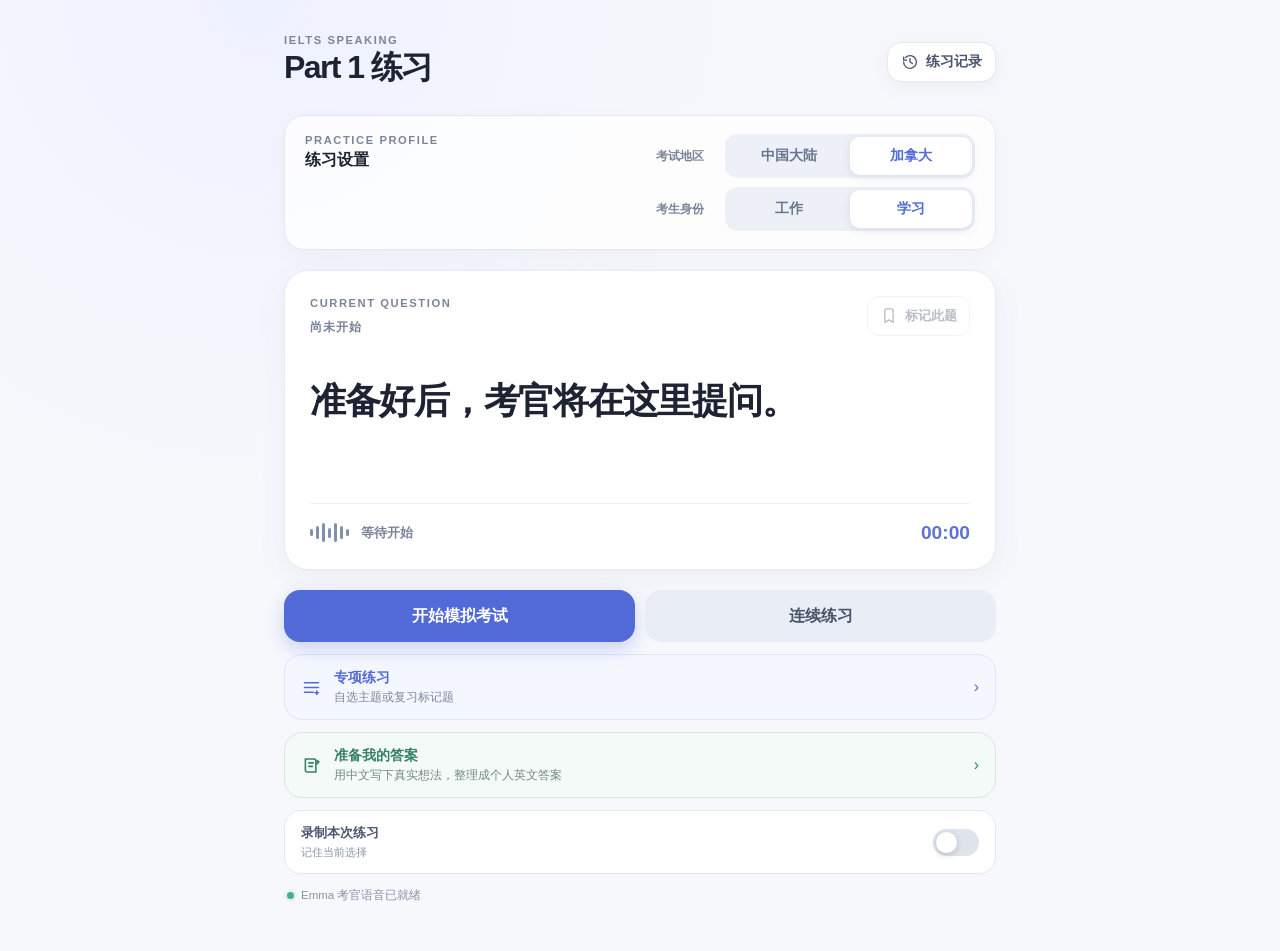
==== public/practice.html @ 04a7edf2 "Simplify answer preparation controls" ====
<!doctype html>
<html lang="zh-CN">
  <head>
    <meta charset="UTF-8" />
    <meta name="viewport" content="width=device-width, initial-scale=1.0" />
    <meta name="theme-color" content="#f7f8fc" />
    <title>Part 1 练习 · IELTS Speaking</title>
    <link rel="stylesheet" href="styles.css?v=20260822-12" />
  </head>
  <body>
    <main class="app-shell">
      <header class="topbar">
        <div>
          <p class="eyebrow">IELTS SPEAKING</p>
          <h1>Part 1 练习</h1>
        </div>
        <button class="history-button" id="historyButton" type="button">
          <svg viewBox="0 0 24 24" aria-hidden="true"><path d="M3.5 12a8.5 8.5 0 1 0 2.49-6.01M3.5 5.5v4h4M12 7.5V12l3.2 2" /></svg>
          <span>练习记录</span>
        </button>
      </header>

      <section class="profile-card" id="profileCard" aria-label="练习设置">
        <div>
          <p class="card-kicker">PRACTICE PROFILE</p>
          <h2>练习设置</h2>
        </div>
        <div class="profile-options">
          <div class="profile-option">
            <span>考试地区</span>
            <div class="identity-segment region-segment" role="group" aria-label="选择考试地区">
              <button type="button" data-region="china" aria-pressed="false">中国大陆</button>
              <button type="button" data-region="canada" aria-pressed="true">加拿大</button>
            </div>
          </div>
          <div class="profile-option">
            <span>考生身份</span>
            <div class="identity-segment" role="group" aria-label="选择工作或学习身份">
              <button type="button" data-identity="work" aria-pressed="false">工作</button>
              <button type="button" data-identity="study" aria-pressed="true">学习</button>
            </div>
          </div>
        </div>
      </section>

      <section class="question-card" id="questionCard" aria-live="polite">
        <div class="question-heading">
          <div>
            <p class="card-kicker" id="topicProgress">CURRENT QUESTION</p>
            <p class="question-progress" id="questionProgress">尚未开始</p>
          </div>
          <button class="mark-button" id="markButton" type="button" disabled aria-pressed="false">
            <svg viewBox="0 0 24 24" aria-hidden="true"><path d="M6.5 4.5a2 2 0 0 1 2-2h7a2 2 0 0 1 2 2v16l-5.5-3.4-5.5 3.4z" /></svg>
            <span>标记此题</span>
          </button>
        </div>
        <h2 id="questionText">准备好后，考官将在这里提问。</h2>
        <div class="prep-answer-editor is-hidden" id="prepAnswerEditor">
          <textarea id="prepAnswerInput" placeholder="请用中文输入回答内容，先直接回答问题，然后说明原因，最后补充真实细节" aria-label="中文回答内容" maxlength="3000"></textarea>
        </div>
        <div class="question-status">
          <div class="voice-state" id="voiceState">
            <span class="wave" aria-hidden="true"><i></i><i></i><i></i><i></i><i></i><i></i><i></i></span>
            <span id="phaseText">等待开始</span>
          </div>
          <span class="recording-indicator is-hidden" id="recordingIndicator"><i></i>录音中</span>
          <time id="answerTime">00:00</time>
        </div>
      </section>

      <section class="welcome-actions" id="welcomeActions" aria-label="选择练习模式">
        <div class="primary-actions">
          <button class="primary-button" id="simulationButton" type="button">开始模拟考试</button>
          <button class="secondary-button" id="continuousButton" type="button">连续练习</button>
        </div>
        <button class="marked-practice" id="specialtyPracticeButton" type="button">
          <svg viewBox="0 0 24 24" aria-hidden="true"><path d="M4 6.5h16M4 12h16M4 17.5h10M18 16v4M16 18h4" /></svg>
          <span><strong>专项练习</strong><small id="markedCount">自选主题或复习标记题</small></span>
          <span aria-hidden="true">›</span>
        </button>
        <button class="marked-practice answer-prep-entry" id="answerPrepButton" type="button">
          <svg viewBox="0 0 24 24" aria-hidden="true"><path d="M5 4.5h10a2 2 0 0 1 2 2v13H7a2 2 0 0 1-2-2zM9 9h5M9 13h4M17 8.5l2-2 1.5 1.5-2 2" /></svg>
          <span><strong>准备我的答案</strong><small>用中文写下真实想法，整理成个人英文答案</small></span>
          <span aria-hidden="true">›</span>
        </button>
        <label class="recording-setting">
          <span><strong>录制本次练习</strong><small>记住当前选择</small></span>
          <input id="recordingSetting" type="checkbox" role="switch" aria-label="录制本次练习" />
          <i aria-hidden="true"></i>
        </label>
        <div class="local-status">
          <span><i id="serviceDot"></i><span id="serviceStatus">正在检查本地考官语音…</span></span>
        </div>
      </section>

      <section class="practice-actions is-hidden" id="practiceActions" aria-label="练习控制">
        <div class="primary-actions active-controls">
          <button class="secondary-button" id="repeatButton" type="button">重听问题</button>
          <button class="primary-button" id="nextButton" type="button">回答完毕，下一题</button>
        </div>
        <button class="end-button" id="endButton" type="button">结束本次练习</button>
      </section>

      <section class="practice-actions is-hidden" id="prepActions" aria-label="答案准备控制">
        <div class="primary-actions active-controls prep-main-controls">
          <button class="secondary-button" id="prepSaveButton" type="button" disabled>下一题</button>
          <button class="primary-button" id="prepEndButton" type="button">结束并保存</button>
        </div>
      </section>
    </main>

    <dialog class="sheet" id="specialtyDialog">
      <div class="sheet-content">
        <button class="close-button" data-close="specialtyDialog" type="button" aria-label="关闭">×</button>
        <p class="eyebrow">FOCUSED PRACTICE</p>
        <h2>专项练习</h2>
        <div class="specialty-tabs" role="tablist" aria-label="专项练习题库">
          <button type="button" role="tab" data-specialty-tab="all" aria-selected="true">全部主题</button>
          <button type="button" role="tab" data-specialty-tab="marked" aria-selected="false">已标记 <span id="markedTopicCount">0</span></button>
        </div>
        <label class="topic-search" id="topicSearchWrap">
          <svg viewBox="0 0 24 24" aria-hidden="true"><circle cx="11" cy="11" r="6.5" /><path d="m16 16 4 4" /></svg>
          <input id="topicSearch" type="search" placeholder="搜索主题" aria-label="搜索主题" autocomplete="off" />
        </label>
        <div class="marked-topic-list" id="specialtyTopicList"></div>
        <div class="specialty-all-actions" id="specialtyAllActions">
          <button class="secondary-button" id="randomTopicButton" type="button">随机选择 1 个主题</button>
          <button class="primary-button" id="startSelectedTopicsButton" type="button" disabled>开始练习</button>
        </div>
        <div class="is-hidden" id="specialtyMarkedActions">
          <div class="marked-topic-actions">
            <button class="remove-marked-button" id="removeMarkedTopicsButton" type="button" disabled>移除</button>
            <button class="primary-button" id="startSelectedMarkedButton" type="button" disabled>开始练习</button>
          </div>
          <button class="secondary-button full-button marked-random-button" id="randomMarkedButton" type="button">随机开始全部标记题目</button>
        </div>
      </div>
    </dialog>

    <dialog class="sheet" id="answerPrepDialog">
      <div class="sheet-content">
        <button class="close-button" data-close="answerPrepDialog" type="button" aria-label="关闭">×</button>
        <p class="eyebrow">BUILD YOUR ANSWERS</p>
        <h2>准备我的答案</h2>
        <p class="dialog-copy prep-intro">
          <span class="prep-intro-desktop">选择需要准备的主题。Emma 提问后，用中文写下真实想法和经历。回答只保存在当前浏览器中，网站不会上传或在服务器保存。完成后可下载答案材料；将文件作为附件上传并发送给豆包、DeepSeek 等支持文件上传的 AI 即可，文件已包含完整提示词，无需另外输入说明。</span>
          <span class="prep-intro-mobile">回答仅保存在当前浏览器。下载后可直接上传给豆包、DeepSeek 等 AI，无需另写提示词。</span>
        </p>
        <div class="prep-band-row">
          <span>目标语言水平</span>
          <select id="prepBandSelect" aria-label="选择目标雅思口语水平">
            <option value="6.0">6.0</option>
            <option value="6.5">6.5</option>
            <option value="7.0" selected>7.0</option>
            <option value="7.5">7.5</option>
          </select>
        </div>
        <label class="topic-search">
          <svg viewBox="0 0 24 24" aria-hidden="true"><circle cx="11" cy="11" r="6.5" /><path d="m16 16 4 4" /></svg>
          <input id="prepTopicSearch" type="search" placeholder="搜索主题" aria-label="搜索需要准备的主题" autocomplete="off" />
        </label>
        <div class="prep-select-row">
          <span id="prepSelectionSummary">已选择 0 个主题</span>
          <span>
            <button id="prepSelectAllButton" type="button">全选</button>
            <button id="prepClearButton" type="button">清空</button>
          </span>
        </div>
        <div class="marked-topic-list" id="prepTopicList"></div>
        <div class="prep-picker-actions">
          <button class="secondary-button" id="prepDownloadSavedButton" type="button" disabled>下载已准备内容</button>
          <button class="primary-button" id="startPrepButton" type="button" disabled>开始准备</button>
        </div>
      </div>
    </dialog>

    <dialog class="sheet" id="resultDialog">
      <div class="sheet-content">
        <button class="close-button" id="closeResultButton" type="button" aria-label="关闭">×</button>
        <p class="eyebrow">PRACTICE COMPLETE</p>
        <h2>本次练习已结束</h2>
        <div class="result-stats">
          <div><strong id="resultTopics">0</strong><span>个主题</span></div>
          <div><strong id="resultQuestions">0</strong><span>道问题</span></div>
          <div><strong id="resultTime">00:00</strong><span>总时长</span></div>
        </div>
        <p class="dialog-copy" id="recordingSummary">录音已在本机准备好，你可以选择导出或直接结束。</p>
        <div class="sheet-actions">
          <button class="secondary-button" id="discardButton" type="button">仅结束，不导出</button>
          <button class="primary-button" id="exportButton" type="button">导出本次录音</button>
        </div>
      </div>
    </dialog>

    <dialog class="sheet" id="prepResultDialog">
      <div class="sheet-content">
        <button class="close-button" id="closePrepResultButton" type="button" aria-label="关闭">×</button>
        <p class="eyebrow">ANSWER PREPARATION COMPLETE</p>
        <h2>答案准备结果</h2>
        <div class="result-stats">
          <div><strong id="prepCompletedCount">0</strong><span>已填写</span></div>
          <div><strong id="prepSkippedCount">0</strong><span>已跳过</span></div>
          <div><strong id="prepRemainingCount">0</strong><span>未完成</span></div>
        </div>
        <p class="dialog-copy">可以直接复制全部材料给豆包、DeepSeek 等 AI，也可以下载为一个 Markdown 文件。</p>
        <div class="prep-result-actions">
          <button class="secondary-button" id="prepReturnButton" type="button">返回主页</button>
          <button class="secondary-button" id="prepDownloadButton" type="button">下载答案材料</button>
          <button class="primary-button" id="prepCopyButton" type="button">复制给 AI</button>
        </div>
      </div>
    </dialog>

    <dialog class="sheet" id="historyDialog">
      <div class="sheet-content">
        <button class="close-button" data-close="historyDialog" type="button" aria-label="关闭">×</button>
        <p class="eyebrow">YOUR PRACTICE</p>
        <h2>练习记录</h2>
        <div class="history-list" id="historyList"></div>
      </div>
    </dialog>

    <script src="bank.js"></script>
    <script src="regional-banks.js"></script>
    <script src="app.js?v=20260822-12"></script>
  </body>
</html>
---- public/styles.css ----
:root {
  color-scheme: light;
  font-family: -apple-system, BlinkMacSystemFont, "Segoe UI", "Microsoft YaHei", sans-serif;
  color: #1d2333;
  background: #f7f8fc;
  --accent: #516ad8;
  --accent-soft: #eef2ff;
  --muted: #798399;
  --line: #e3e7f1;
  --surface: #fff;
}

* { box-sizing: border-box; }
body { margin: 0; min-width: 320px; min-height: 100vh; background: radial-gradient(circle at 20% 0%, #eef2ff 0, transparent 30rem), #f7f8fc; }
button, input { font: inherit; }
button { cursor: pointer; border: 0; }
h1, h2, h3, p { margin: 0; }
svg { fill: none; stroke: currentColor; stroke-linecap: round; stroke-linejoin: round; stroke-width: 1.8; }
.is-hidden { display: none !important; }

.app-shell { width: min(100%, 760px); min-height: 100vh; margin: auto; padding: 34px 24px 48px; }
.topbar, .profile-card, .question-heading, .question-status, .primary-actions, .local-status, .sheet-actions { display: flex; align-items: center; }
.topbar { justify-content: space-between; }
h1 { font-size: clamp(1.65rem, 4vw, 2rem); letter-spacing: -.05em; }
.eyebrow, .card-kicker { color: #7c8497; font-size: .7rem; font-weight: 750; letter-spacing: .14em; }
.history-button { display: inline-flex; align-items: center; gap: 7px; min-height: 40px; padding: 0 13px; border: 1px solid var(--line); border-radius: 14px; background: #fff; color: #4b556d; font-size: .86rem; font-weight: 700; box-shadow: 0 5px 18px #52648312; }
.history-button svg { width: 18px; height: 18px; }

.profile-card { align-items: flex-start; justify-content: space-between; gap: 16px; margin: 25px 0 20px; padding: 18px 20px; border: 1px solid var(--line); border-radius: 20px; background: #ffffffc9; box-shadow: 0 7px 20px #5264830b; }
.profile-card h2 { margin-top: 4px; font-size: 1rem; }
.profile-options { display: grid; gap: 9px; }
.profile-option { display: flex; align-items: center; justify-content: flex-end; gap: 11px; }
.profile-option > span { width: 58px; color: #7b8599; font-size: .75rem; font-weight: 680; white-space: nowrap; }
.identity-segment { display: inline-flex; width: 250px; min-width: 250px; padding: 3px; border-radius: 13px; background: #edf0f7; }
.region-segment { min-width: 250px; }
.identity-segment button { flex: 1; min-height: 38px; padding: 0 18px; border-radius: 10px; background: transparent; color: #69758c; font-size: .86rem; font-weight: 720; transition: background .2s, color .2s, box-shadow .2s; }
.identity-segment button[aria-pressed="true"] { background: #fff; color: var(--accent); box-shadow: 0 2px 8px #53648324; }
.identity-segment button:disabled { cursor: default; opacity: .75; }

.question-card { min-height: 300px; display: flex; flex-direction: column; padding: 25px; border: 1px solid #e7eaf2; border-radius: 24px; background: var(--surface); box-shadow: 0 8px 30px #4b5c7810; }
.question-heading { justify-content: space-between; gap: 18px; }
.question-progress { margin-top: 10px; color: #758097; font-size: .76rem; font-weight: 720; letter-spacing: .08em; }
.question-card > h2 { margin: 43px 0 auto; max-width: 650px; font-size: clamp(1.65rem, 5vw, 2.25rem); line-height: 1.23; letter-spacing: -.035em; }
.prep-answer-editor { margin-top: 18px; }
.prep-answer-editor textarea { display: block; width: 100%; height: 150px !important; min-height: 150px !important; max-height: 150px !important; resize: none !important; overflow-y: auto; box-sizing: border-box; border: 1px solid #dfe4ed; border-radius: 16px; padding: 14px 15px; background: #fbfcfe; color: var(--ink); font: inherit; font-size: .95rem; line-height: 1.65; outline: none; transition: border-color .2s, box-shadow .2s, background .2s; }
.prep-answer-editor textarea:focus { border-color: #8aa5e8; background: #fff; box-shadow: 0 0 0 4px #4c72d412; }
.prep-answer-editor textarea::placeholder { color: #a0a9b8; }
.mark-button { display: inline-flex; align-items: center; gap: 7px; min-height: 40px; padding: 0 12px; border: 1px solid #dfe4ee; border-radius: 12px; background: #fff; color: #59647a; font-size: .82rem; font-weight: 700; }
.mark-button svg { width: 18px; height: 18px; }
.mark-button[aria-pressed="true"] { border-color: #cbd5ff; background: #f1f4ff; color: var(--accent); }
.mark-button[aria-pressed="true"] svg { fill: currentColor; }
.mark-button:disabled { cursor: default; opacity: .42; }
.question-status { justify-content: space-between; gap: 16px; margin-top: 44px; padding-top: 17px; border-top: 1px solid #edf0f5; color: var(--muted); }
.question-status time { color: #6074cf; font-size: 1.2rem; font-weight: 720; font-variant-numeric: tabular-nums; }
.voice-state { display: inline-flex; align-items: center; gap: 12px; font-size: .84rem; font-weight: 650; }
.wave { height: 23px; display: inline-flex; align-items: center; gap: 3px; color: #8390aa; }
.wave i { width: 3px; height: 7px; border-radius: 9px; background: currentColor; }
.wave i:nth-child(2), .wave i:nth-child(6) { height: 13px; }
.wave i:nth-child(3), .wave i:nth-child(5) { height: 19px; }
.wave i:nth-child(4) { height: 10px; }
.voice-state.is-speaking { color: #5573e8; }
.voice-state.is-speaking .wave i { animation: sound-wave .75s ease-in-out infinite alternate; }
.voice-state.is-speaking .wave i:nth-child(2) { animation-delay: -.2s; }
.voice-state.is-speaking .wave i:nth-child(3) { animation-delay: -.4s; }
.voice-state.is-speaking .wave i:nth-child(4) { animation-delay: -.1s; }
.voice-state.is-speaking .wave i:nth-child(5) { animation-delay: -.35s; }
.recording-indicator { display: inline-flex; align-items: center; gap: 6px; color: #c64f59; font-size: .75rem; font-weight: 720; }
.recording-indicator i { width: 7px; height: 7px; border-radius: 50%; background: #df4f59; box-shadow: 0 0 0 4px #df4f5915; }

.welcome-actions, .practice-actions { margin-top: 20px; }
.primary-actions { gap: 10px; }
.primary-button, .secondary-button { min-height: 52px; padding: 0 22px; border-radius: 16px; font-weight: 720; transition: transform .15s, opacity .15s; }
.primary-button { flex: 1; background: var(--accent); color: #fff; box-shadow: 0 7px 18px #516ad844; }
.secondary-button { flex: 1; background: #e9edf6; color: #49546a; }
button:active { transform: scale(.98); }
button:disabled { cursor: not-allowed; opacity: .5; }
.marked-practice { width: 100%; display: grid; grid-template-columns: auto 1fr auto; align-items: center; gap: 12px; margin-top: 12px; padding: 14px 16px; border: 1px solid #dfe5fa; border-radius: 18px; background: #f5f7ff; color: var(--accent); text-align: left; }
.marked-practice svg { width: 21px; height: 21px; }
.marked-practice > span:nth-child(2) { display: grid; gap: 3px; }
.marked-practice strong { font-size: .86rem; }
.marked-practice small { color: #7c879d; font-size: .72rem; }
.answer-prep-entry { border-color: #d9e7df; background: #f4faf7; color: #348165; }
.answer-prep-entry small { color: #718b81; }
.marked-topic-item.is-prepared .marked-topic-copy strong { color: #2d8a62; }
.marked-topic-item.is-prepared .marked-topic-copy small { color: #62a186; }
.recording-setting { display: flex; align-items: center; justify-content: space-between; gap: 14px; margin-top: 12px; padding: 13px 16px; border: 1px solid var(--line); border-radius: 17px; background: #fff; cursor: pointer; }
.recording-setting > span { display: grid; gap: 3px; }
.recording-setting strong { color: #4b556d; font-size: .84rem; }
.recording-setting small { color: #8a93a5; font-size: .71rem; }
.recording-setting input { position: absolute; width: 1px; height: 1px; opacity: 0; pointer-events: none; }
.recording-setting > i { position: relative; width: 46px; height: 27px; flex: 0 0 auto; border-radius: 999px; background: #dfe3eb; transition: background .2s; }
.recording-setting > i::after { content: ""; position: absolute; left: 3px; top: 3px; width: 21px; height: 21px; border-radius: 50%; background: #fff; box-shadow: 0 2px 6px #28334f33; transition: transform .2s; }
.recording-setting input:checked + i { background: var(--accent); }
.recording-setting input:checked + i::after { transform: translateX(19px); }
.recording-setting input:focus-visible + i { outline: 3px solid #516ad833; outline-offset: 2px; }
.local-status { justify-content: space-between; gap: 12px; margin-top: 14px; padding: 0 3px; color: #8a93a5; font-size: .72rem; }
.local-status > span { display: inline-flex; align-items: center; gap: 7px; }
.local-status i { width: 7px; height: 7px; border-radius: 50%; background: #c3c9d4; }
.local-status i.ready { background: #45ad87; box-shadow: 0 0 0 3px #45ad8718; }
.local-status i.fallback { background: #e3a752; }
.active-controls .secondary-button { flex: .75; }
.end-button { display: block; margin: 15px auto 0; padding: 6px 10px; background: transparent; color: #7d8799; font-size: .82rem; font-weight: 650; }
.prep-secondary-actions { display: flex; align-items: center; justify-content: center; gap: 18px; }
.prep-secondary-actions .end-button { margin: 14px 0 0; }

.sheet { width: min(calc(100% - 32px), 570px); max-height: min(82vh, 680px); padding: 0; border: 0; border-radius: 26px; color: #1d2333; box-shadow: 0 30px 70px #17203f50; }
.sheet::backdrop { background: #1c254366; backdrop-filter: blur(3px); }
.sheet-content { position: relative; padding: 30px; }
.sheet h2 { margin-top: 8px; font-size: 1.65rem; letter-spacing: -.04em; }
.close-button { position: absolute; right: 20px; top: 16px; width: 34px; height: 34px; border-radius: 50%; background: #f0f2f7; color: #59647a; font-size: 1.5rem; }
.dialog-copy { margin: 16px 0 20px; color: #707b90; font-size: .9rem; line-height: 1.65; }
.prep-intro { margin-bottom: 14px; }
.prep-intro-mobile { display: none; }
.prep-band-row { display: flex; align-items: center; justify-content: space-between; gap: 14px; margin-bottom: 12px; padding: 11px 13px; border: 1px solid #e1e5ef; border-radius: 13px; background: #f8f9fc; }
.prep-band-row > span { color: #626d82; font-size: .82rem; font-weight: 700; }
.prep-band-row select { min-width: 96px; height: 36px; padding: 0 32px 0 12px; border: 1px solid #dce1eb; border-radius: 10px; outline: 0; background: #fff; color: #40506f; font-weight: 720; }
.prep-band-row select:focus { border-color: #aebcf5; box-shadow: 0 0 0 3px #516ad818; }
.prep-select-row { display: flex; align-items: center; justify-content: space-between; gap: 12px; margin: -2px 2px 10px; color: #7d8799; font-size: .74rem; }
.prep-select-row > span:last-child { display: flex; gap: 4px; }
.prep-select-row button { padding: 5px 8px; border-radius: 8px; background: transparent; color: var(--accent); font-size: .74rem; font-weight: 720; }
.full-button { width: 100%; }
.sheet-actions { gap: 10px; margin-top: 20px; }
.prep-result-actions { display: grid; grid-template-columns: 1fr 1fr; gap: 10px; margin-top: 20px; }
.prep-result-actions .primary-button { grid-column: 1 / -1; }
.prep-picker-actions { display: grid; grid-template-columns: 1fr 1fr; gap: 10px; margin-top: 16px; }
#answerPrepDialog { height: min(90dvh, 700px); max-height: min(90dvh, 700px); overflow: hidden; }
#answerPrepDialog .sheet-content { display: flex; height: 100%; flex-direction: column; box-sizing: border-box; }
#answerPrepDialog .marked-topic-list { min-height: 0; max-height: none; flex: 1 1 auto; margin-bottom: 0; overscroll-behavior: contain; }
#answerPrepDialog .prep-picker-actions { flex: 0 0 auto; }
.result-stats { display: grid; grid-template-columns: repeat(3, 1fr); margin-top: 22px; border: 1px solid #e5e8f0; border-radius: 17px; overflow: hidden; }
.result-stats div { padding: 18px 8px; border-right: 1px solid #e5e8f0; text-align: center; }
.result-stats div:last-child { border: 0; }
.result-stats strong { display: block; color: #354466; font-size: 1.35rem; font-variant-numeric: tabular-nums; }
.result-stats span { display: block; margin-top: 4px; color: #8891a1; font-size: .72rem; }
.history-list { max-height: 450px; margin-top: 22px; overflow: auto; }
.specialty-tabs { display: grid; grid-template-columns: 1fr 1fr; gap: 4px; margin: 20px 0 12px; padding: 4px; border-radius: 14px; background: #edf0f7; }
.specialty-tabs button { min-height: 38px; border-radius: 10px; background: transparent; color: #737d91; font-size: .82rem; font-weight: 720; }
.specialty-tabs button[aria-selected="true"] { background: #fff; color: var(--accent); box-shadow: 0 2px 8px #53648320; }
.specialty-tabs span { display: inline-flex; min-width: 19px; height: 19px; align-items: center; justify-content: center; margin-left: 3px; border-radius: 999px; background: #e9edfb; font-size: .67rem; }
.topic-search { display: flex; align-items: center; gap: 9px; margin-bottom: 12px; padding: 0 13px; border: 1px solid #e1e5ef; border-radius: 13px; background: #f8f9fc; }
.topic-search svg { width: 17px; height: 17px; color: #8993a6; }
.topic-search input { width: 100%; height: 42px; border: 0; outline: 0; background: transparent; color: #2e3850; font-size: .84rem; }
.marked-topic-list { display: grid; gap: 9px; max-height: 330px; margin: 0 0 18px; overflow: auto; }
.topic-section-title { position: sticky; top: 0; z-index: 1; padding: 8px 2px 5px; background: #fff; color: #858ea0; font-size: .67rem; font-weight: 760; letter-spacing: .1em; }
.marked-topic-item { width: 100%; display: grid; grid-template-columns: auto 1fr auto; align-items: center; gap: 12px; min-height: 58px; padding: 11px 14px; border: 1px solid #e1e5ef; border-radius: 15px; background: #f8f9fc; color: #2e3850; text-align: left; cursor: pointer; }
.marked-topic-item input { width: 18px; height: 18px; margin: 0; accent-color: var(--accent); }
.marked-topic-item strong { font-size: .9rem; line-height: 1.35; }
.marked-topic-item small { color: #7d8799; font-size: .74rem; white-space: nowrap; }
.marked-topic-copy { display: grid; gap: 3px; }
.marked-topic-item:hover { border-color: #ccd5fb; background: #f3f5ff; }
.marked-topic-item:has(input:checked) { border-color: #bfcaff; background: #f0f3ff; }
.marked-topic-actions { display: grid; grid-template-columns: .72fr 1.28fr; gap: 10px; }
.marked-topic-actions .primary-button { width: 100%; }
.specialty-all-actions { display: grid; grid-template-columns: 1fr 1fr; gap: 10px; }
.specialty-all-actions .primary-button, .specialty-all-actions .secondary-button { width: 100%; padding: 0 14px; }
.remove-marked-button { min-height: 52px; padding: 0 18px; border-radius: 16px; background: #fff0f0; color: #c44d57; font-weight: 720; }
.marked-random-button { width: 100%; margin-top: 10px; }
.specialty-empty { padding: 34px 12px; color: #858ea0; font-size: .84rem; text-align: center; }
.history-item { padding: 15px 0; border-bottom: 1px solid #edf0f5; }
.history-item h3 { margin: 4px 0; font-size: .92rem; }
.history-item p { color: #7d8799; font-size: .78rem; line-height: 1.45; }
.empty-state { padding: 28px 0; color: #818b9e; text-align: center; }

@keyframes sound-wave { from { transform: scaleY(.45); opacity: .55; } to { transform: scaleY(1.15); opacity: 1; } }

@media (max-width: 540px) {
  .app-shell { padding: 24px 16px 36px; }
  .history-button span { display: none; }
  .history-button { width: 42px; justify-content: center; padding: 0; }
  .profile-card { align-items: stretch; flex-direction: column; }
  .profile-option { justify-content: space-between; }
  .profile-option > span { width: 58px; }
  .identity-segment { width: 100%; }
  .region-segment { min-width: 0; }
  .question-card { min-height: 310px; padding: 21px; }
  .question-card > h2 { margin-top: 35px; font-size: 1.72rem; }
  .prep-answer-editor textarea { height: 168px !important; min-height: 168px !important; max-height: 168px !important; }
  .mark-button span { display: none; }
  .mark-button { width: 42px; justify-content: center; padding: 0; }
  .primary-actions { align-items: stretch; flex-direction: column; }
  .prep-main-controls { flex-direction: row; }
  .prep-main-controls .primary-button, .prep-main-controls .secondary-button { min-width: 0; padding: 0 10px; white-space: nowrap; }
  .active-controls .secondary-button { flex: 1; }
  .sheet-content { padding: 27px 20px; }
  .sheet-actions { align-items: stretch; flex-direction: column-reverse; }
  #answerPrepDialog { width: calc(100% - 12px); height: 96dvh; max-height: 96dvh; border-radius: 22px; }
  #answerPrepDialog .sheet-content { padding: 20px 15px 13px; }
  #answerPrepDialog .eyebrow { display: none; }
  #answerPrepDialog h2 { margin: 0 38px 0 0; font-size: 1.42rem; }
  #answerPrepDialog .prep-intro { margin: 9px 0; font-size: .78rem; line-height: 1.5; }
  .prep-intro-desktop { display: none; }
  .prep-intro-mobile { display: inline; }
  #answerPrepDialog .prep-band-row { min-height: 42px; margin-bottom: 8px; padding: 5px 10px; }
  #answerPrepDialog .prep-band-row select { height: 32px; }
  #answerPrepDialog .topic-search { margin-bottom: 8px; }
  #answerPrepDialog .topic-search input { height: 38px; }
  #answerPrepDialog .prep-select-row { margin-bottom: 6px; }
  #answerPrepDialog .marked-topic-list { gap: 6px; }
  #answerPrepDialog .marked-topic-item { min-height: 49px; padding: 7px 10px; }
  .prep-picker-actions { grid-template-columns: .95fr 1.05fr; gap: 8px; margin-top: 9px; }
  .prep-picker-actions .primary-button, .prep-picker-actions .secondary-button { min-height: 48px; padding: 0 8px; white-space: nowrap; font-size: .78rem; }
}
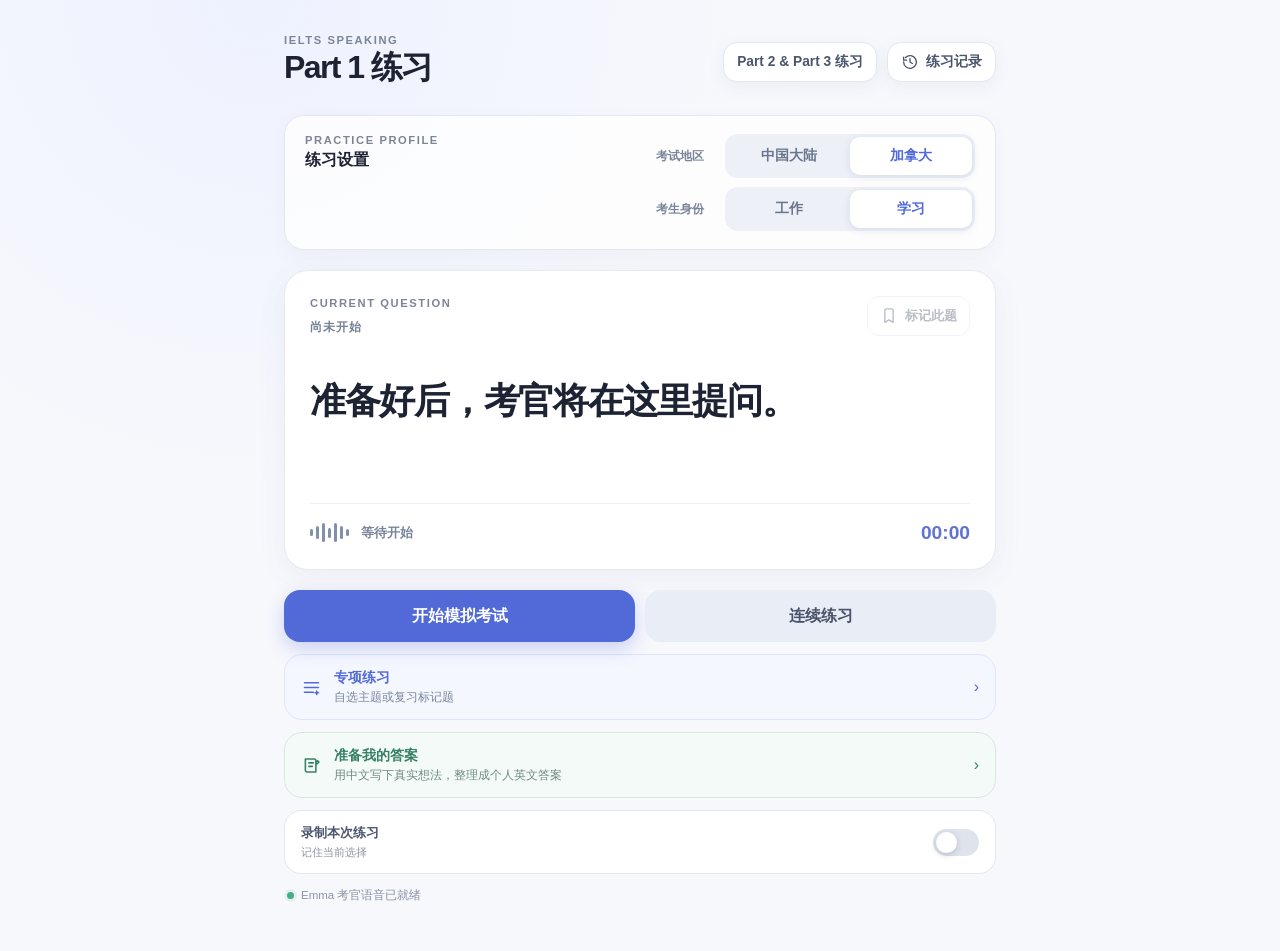
==== commit ffcc06d2: "Add Part 2 and Part 3 practice link" ====
--- a/public/practice.html
+++ b/public/practice.html
@@ -5,15 +5,18 @@
     <meta name="viewport" content="width=device-width, initial-scale=1.0" />
     <meta name="theme-color" content="#f7f8fc" />
     <title>Part 1 练习 · IELTS Speaking</title>
-    <link rel="stylesheet" href="styles.css?v=20260822-12" />
+    <link rel="stylesheet" href="styles.css?v=20260822-14" />
   </head>
   <body>
     <main class="app-shell">
       <header class="topbar">
-        <div>
+        <div class="topbar-title">
           <p class="eyebrow">IELTS SPEAKING</p>
           <h1>Part 1 练习</h1>
         </div>
+        <a class="part-switch-link" href="https://ielts-speaking-timer.pages.dev/">
+          Part 2 &amp; Part 3 练习
+        </a>
         <button class="history-button" id="historyButton" type="button">
           <svg viewBox="0 0 24 24" aria-hidden="true"><path d="M3.5 12a8.5 8.5 0 1 0 2.49-6.01M3.5 5.5v4h4M12 7.5V12l3.2 2" /></svg>
           <span>练习记录</span>
--- a/public/styles.css
+++ b/public/styles.css
@@ -20,9 +20,13 @@
 
 .app-shell { width: min(100%, 760px); min-height: 100vh; margin: auto; padding: 34px 24px 48px; }
 .topbar, .profile-card, .question-heading, .question-status, .primary-actions, .local-status, .sheet-actions { display: flex; align-items: center; }
-.topbar { justify-content: space-between; }
+.topbar { display: grid; grid-template-columns: minmax(0, 1fr) auto auto; gap: 10px; }
 h1 { font-size: clamp(1.65rem, 4vw, 2rem); letter-spacing: -.05em; }
 .eyebrow, .card-kicker { color: #7c8497; font-size: .7rem; font-weight: 750; letter-spacing: .14em; }
+.part-switch-link { display: inline-flex; align-items: center; justify-content: center; min-height: 40px; padding: 0 13px; border: 1px solid var(--line); border-radius: 14px; background: #fff; color: #4b556d; font-size: .86rem; font-weight: 700; text-decoration: none; box-shadow: 0 5px 18px #52648312; transition: background .2s, border-color .2s, color .2s, transform .15s; }
+.part-switch-link:hover { border-color: #cfd6e8; color: var(--accent); }
+.part-switch-link:active { transform: scale(.98); }
+.part-switch-link:focus-visible { outline: 3px solid #516ad833; outline-offset: 2px; }
 .history-button { display: inline-flex; align-items: center; gap: 7px; min-height: 40px; padding: 0 13px; border: 1px solid var(--line); border-radius: 14px; background: #fff; color: #4b556d; font-size: .86rem; font-weight: 700; box-shadow: 0 5px 18px #52648312; }
 .history-button svg { width: 18px; height: 18px; }
 
@@ -165,6 +169,8 @@
 
 @media (max-width: 540px) {
   .app-shell { padding: 24px 16px 36px; }
+  .topbar { grid-template-columns: minmax(0, 1fr) 42px; }
+  .part-switch-link { grid-column: 1 / -1; grid-row: 2; width: 100%; margin-top: 5px; min-height: 43px; }
   .history-button span { display: none; }
   .history-button { width: 42px; justify-content: center; padding: 0; }
   .profile-card { align-items: stretch; flex-direction: column; }
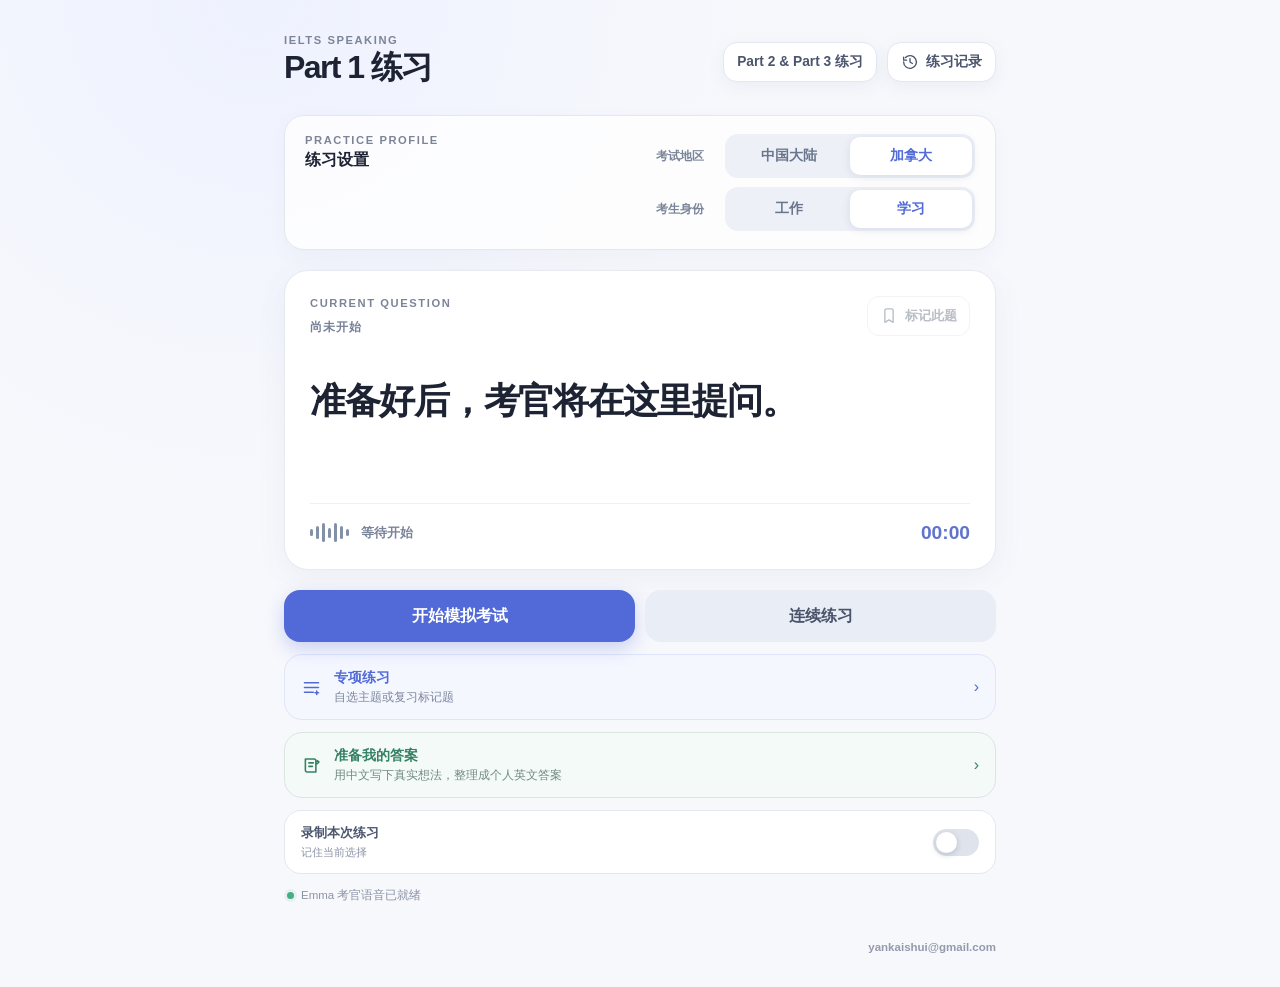
==== commit 35224eac: "Add contact email footer" ====
--- a/public/practice.html
+++ b/public/practice.html
@@ -5,7 +5,7 @@
     <meta name="viewport" content="width=device-width, initial-scale=1.0" />
     <meta name="theme-color" content="#f7f8fc" />
     <title>Part 1 练习 · IELTS Speaking</title>
-    <link rel="stylesheet" href="styles.css?v=20260822-14" />
+    <link rel="stylesheet" href="styles.css?v=20260822-15" />
   </head>
   <body>
     <main class="app-shell">
@@ -110,6 +110,10 @@
           <button class="primary-button" id="prepEndButton" type="button">结束并保存</button>
         </div>
       </section>
+
+      <footer class="contact-footer">
+        <a href="mailto:yankaishui@gmail.com">yankaishui@gmail.com</a>
+      </footer>
     </main>
 
     <dialog class="sheet" id="specialtyDialog">
--- a/public/styles.css
+++ b/public/styles.css
@@ -18,7 +18,7 @@
 svg { fill: none; stroke: currentColor; stroke-linecap: round; stroke-linejoin: round; stroke-width: 1.8; }
 .is-hidden { display: none !important; }
 
-.app-shell { width: min(100%, 760px); min-height: 100vh; margin: auto; padding: 34px 24px 48px; }
+.app-shell { display: flex; flex-direction: column; width: min(100%, 760px); min-height: 100vh; margin: auto; padding: 34px 24px 32px; }
 .topbar, .profile-card, .question-heading, .question-status, .primary-actions, .local-status, .sheet-actions { display: flex; align-items: center; }
 .topbar { display: grid; grid-template-columns: minmax(0, 1fr) auto auto; gap: 10px; }
 h1 { font-size: clamp(1.65rem, 4vw, 2rem); letter-spacing: -.05em; }
@@ -106,6 +106,10 @@
 .end-button { display: block; margin: 15px auto 0; padding: 6px 10px; background: transparent; color: #7d8799; font-size: .82rem; font-weight: 650; }
 .prep-secondary-actions { display: flex; align-items: center; justify-content: center; gap: 18px; }
 .prep-secondary-actions .end-button { margin: 14px 0 0; }
+.contact-footer { margin-top: auto; padding-top: 34px; text-align: right; }
+.contact-footer a { color: #929aac; font-size: .72rem; font-weight: 600; text-decoration: none; transition: color .2s; }
+.contact-footer a:hover { color: var(--accent); text-decoration: underline; text-underline-offset: 3px; }
+.contact-footer a:focus-visible { outline: 3px solid #516ad833; outline-offset: 3px; border-radius: 4px; }
 
 .sheet { width: min(calc(100% - 32px), 570px); max-height: min(82vh, 680px); padding: 0; border: 0; border-radius: 26px; color: #1d2333; box-shadow: 0 30px 70px #17203f50; }
 .sheet::backdrop { background: #1c254366; backdrop-filter: blur(3px); }
@@ -168,7 +172,8 @@
 @keyframes sound-wave { from { transform: scaleY(.45); opacity: .55; } to { transform: scaleY(1.15); opacity: 1; } }
 
 @media (max-width: 540px) {
-  .app-shell { padding: 24px 16px 36px; }
+  .app-shell { padding: 24px 16px 24px; }
+  .contact-footer { padding-top: 28px; }
   .topbar { grid-template-columns: minmax(0, 1fr) 42px; }
   .part-switch-link { grid-column: 1 / -1; grid-row: 2; width: 100%; margin-top: 5px; min-height: 43px; }
   .history-button span { display: none; }
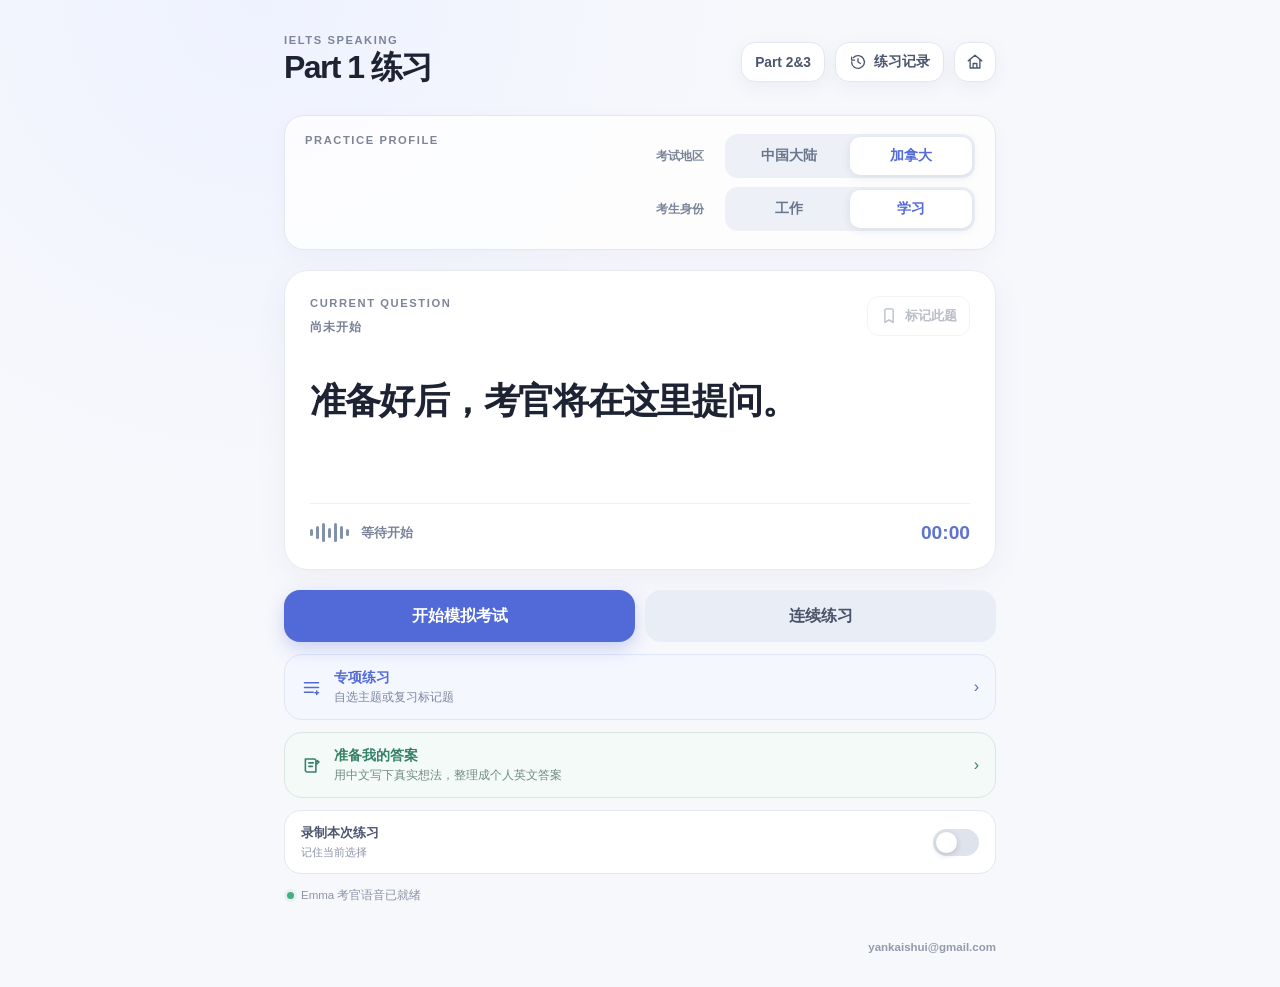
==== commit 07a8ee81: "Refine mobile header navigation" ====
--- a/public/practice.html
+++ b/public/practice.html
@@ -5,7 +5,7 @@
     <meta name="viewport" content="width=device-width, initial-scale=1.0" />
     <meta name="theme-color" content="#f7f8fc" />
     <title>Part 1 练习 · IELTS Speaking</title>
-    <link rel="stylesheet" href="styles.css?v=20260822-15" />
+    <link rel="stylesheet" href="styles.css?v=20260823-16" />
   </head>
   <body>
     <main class="app-shell">
@@ -15,18 +15,20 @@
           <h1>Part 1 练习</h1>
         </div>
         <a class="part-switch-link" href="https://ielts-speaking-timer.pages.dev/">
-          Part 2 &amp; Part 3 练习
+          Part 2&amp;3
         </a>
         <button class="history-button" id="historyButton" type="button">
           <svg viewBox="0 0 24 24" aria-hidden="true"><path d="M3.5 12a8.5 8.5 0 1 0 2.49-6.01M3.5 5.5v4h4M12 7.5V12l3.2 2" /></svg>
           <span>练习记录</span>
         </button>
+        <a class="home-button" href="https://yankaishui.com/" aria-label="返回首页" title="返回首页">
+          <svg viewBox="0 0 24 24" aria-hidden="true"><path d="M3 10.5 12 3l9 7.5M5.5 9v11h13V9M9.5 20v-6h5v6" /></svg>
+        </a>
       </header>
 
       <section class="profile-card" id="profileCard" aria-label="练习设置">
         <div>
           <p class="card-kicker">PRACTICE PROFILE</p>
-          <h2>练习设置</h2>
         </div>
         <div class="profile-options">
           <div class="profile-option">
--- a/public/styles.css
+++ b/public/styles.css
@@ -20,15 +20,19 @@
 
 .app-shell { display: flex; flex-direction: column; width: min(100%, 760px); min-height: 100vh; margin: auto; padding: 34px 24px 32px; }
 .topbar, .profile-card, .question-heading, .question-status, .primary-actions, .local-status, .sheet-actions { display: flex; align-items: center; }
-.topbar { display: grid; grid-template-columns: minmax(0, 1fr) auto auto; gap: 10px; }
+.topbar { display: grid; grid-template-columns: minmax(0, 1fr) auto auto auto; gap: 10px; }
+.topbar-title { min-width: 0; }
 h1 { font-size: clamp(1.65rem, 4vw, 2rem); letter-spacing: -.05em; }
 .eyebrow, .card-kicker { color: #7c8497; font-size: .7rem; font-weight: 750; letter-spacing: .14em; }
 .part-switch-link { display: inline-flex; align-items: center; justify-content: center; min-height: 40px; padding: 0 13px; border: 1px solid var(--line); border-radius: 14px; background: #fff; color: #4b556d; font-size: .86rem; font-weight: 700; text-decoration: none; box-shadow: 0 5px 18px #52648312; transition: background .2s, border-color .2s, color .2s, transform .15s; }
 .part-switch-link:hover { border-color: #cfd6e8; color: var(--accent); }
 .part-switch-link:active { transform: scale(.98); }
 .part-switch-link:focus-visible { outline: 3px solid #516ad833; outline-offset: 2px; }
-.history-button { display: inline-flex; align-items: center; gap: 7px; min-height: 40px; padding: 0 13px; border: 1px solid var(--line); border-radius: 14px; background: #fff; color: #4b556d; font-size: .86rem; font-weight: 700; box-shadow: 0 5px 18px #52648312; }
-.history-button svg { width: 18px; height: 18px; }
+.history-button, .home-button { display: inline-flex; align-items: center; justify-content: center; gap: 7px; min-height: 40px; padding: 0 13px; border: 1px solid var(--line); border-radius: 14px; background: #fff; color: #4b556d; font-size: .86rem; font-weight: 700; text-decoration: none; box-shadow: 0 5px 18px #52648312; }
+.history-button svg, .home-button svg { width: 18px; height: 18px; }
+.home-button { width: 42px; padding: 0; }
+.home-button:hover { color: var(--accent); }
+.home-button:focus-visible { outline: 3px solid #516ad833; outline-offset: 2px; }
 
 .profile-card { align-items: flex-start; justify-content: space-between; gap: 16px; margin: 25px 0 20px; padding: 18px 20px; border: 1px solid var(--line); border-radius: 20px; background: #ffffffc9; box-shadow: 0 7px 20px #5264830b; }
 .profile-card h2 { margin-top: 4px; font-size: 1rem; }
@@ -174,10 +178,10 @@
 @media (max-width: 540px) {
   .app-shell { padding: 24px 16px 24px; }
   .contact-footer { padding-top: 28px; }
-  .topbar { grid-template-columns: minmax(0, 1fr) 42px; }
-  .part-switch-link { grid-column: 1 / -1; grid-row: 2; width: 100%; margin-top: 5px; min-height: 43px; }
+  .topbar { grid-template-columns: minmax(0, 1fr) auto 40px 40px; gap: 6px; }
+  .part-switch-link { min-height: 40px; padding: 0 8px; font-size: .72rem; white-space: nowrap; }
   .history-button span { display: none; }
-  .history-button { width: 42px; justify-content: center; padding: 0; }
+  .history-button, .home-button { width: 40px; padding: 0; }
   .profile-card { align-items: stretch; flex-direction: column; }
   .profile-option { justify-content: space-between; }
   .profile-option > span { width: 58px; }
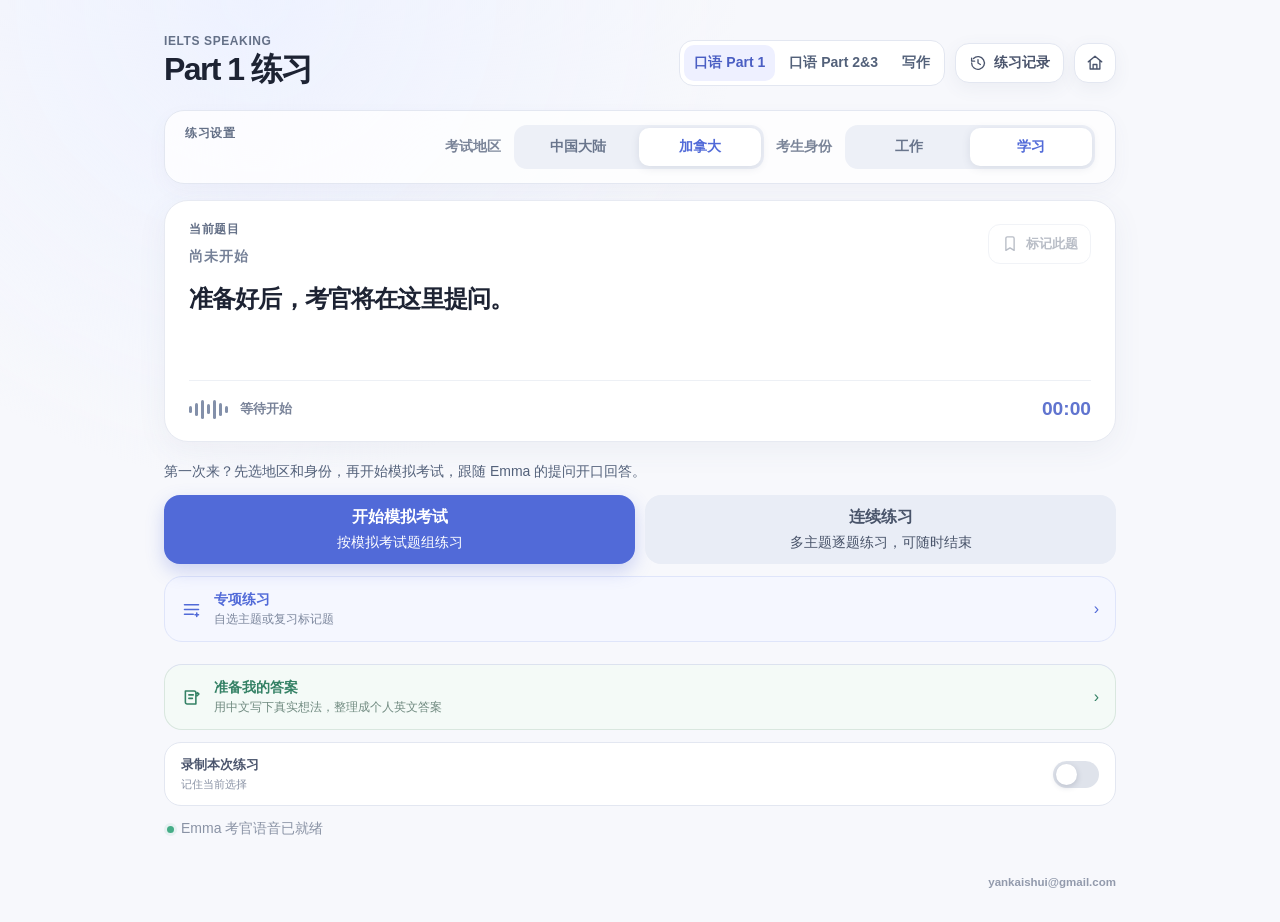
==== commit 970accf5: "Update speaking practice UI, usage counts, and learner-focused README" ====
--- a/public/practice.html
+++ b/public/practice.html
@@ -5,7 +5,7 @@
     <meta name="viewport" content="width=device-width, initial-scale=1.0" />
     <meta name="theme-color" content="#f7f8fc" />
     <title>Part 1 练习 · IELTS Speaking</title>
-    <link rel="stylesheet" href="styles.css?v=20260823-16" />
+    <link rel="stylesheet" href="styles.css?v=20260907" />
   </head>
   <body>
     <main class="app-shell">
@@ -14,9 +14,11 @@
           <p class="eyebrow">IELTS SPEAKING</p>
           <h1>Part 1 练习</h1>
         </div>
-        <a class="part-switch-link" href="https://ielts-speaking-timer.pages.dev/">
-          Part 2&amp;3
-        </a>
+        <div class="topbar-actions"><nav class="tool-switcher" aria-label="切换练习工具">
+          <a href="https://part1.yankaishui.com/practice" aria-current="page">口语 Part 1</a>
+          <a href="https://part2.yankaishui.com/">口语 Part 2&amp;3</a>
+          <a href="https://writing.yankaishui.com/">写作</a>
+        </nav>
         <button class="history-button" id="historyButton" type="button">
           <svg viewBox="0 0 24 24" aria-hidden="true"><path d="M3.5 12a8.5 8.5 0 1 0 2.49-6.01M3.5 5.5v4h4M12 7.5V12l3.2 2" /></svg>
           <span>练习记录</span>
@@ -24,11 +26,12 @@
         <a class="home-button" href="https://yankaishui.com/" aria-label="返回首页" title="返回首页">
           <svg viewBox="0 0 24 24" aria-hidden="true"><path d="M3 10.5 12 3l9 7.5M5.5 9v11h13V9M9.5 20v-6h5v6" /></svg>
         </a>
+        </div>
       </header>
 
       <section class="profile-card" id="profileCard" aria-label="练习设置">
         <div>
-          <p class="card-kicker">PRACTICE PROFILE</p>
+          <p class="card-kicker">练习设置</p>
         </div>
         <div class="profile-options">
           <div class="profile-option">
@@ -51,7 +54,7 @@
       <section class="question-card" id="questionCard" aria-live="polite">
         <div class="question-heading">
           <div>
-            <p class="card-kicker" id="topicProgress">CURRENT QUESTION</p>
+            <p class="card-kicker" id="topicProgress">当前题目</p>
             <p class="question-progress" id="questionProgress">尚未开始</p>
           </div>
           <button class="mark-button" id="markButton" type="button" disabled aria-pressed="false">
@@ -74,9 +77,10 @@
       </section>
 
       <section class="welcome-actions" id="welcomeActions" aria-label="选择练习模式">
+        <p class="practice-intro">第一次来？先选地区和身份，再开始模拟考试，跟随 Emma 的提问开口回答。</p>
         <div class="primary-actions">
-          <button class="primary-button" id="simulationButton" type="button">开始模拟考试</button>
-          <button class="secondary-button" id="continuousButton" type="button">连续练习</button>
+          <button class="primary-button mode-choice" id="simulationButton" type="button"><span>开始模拟考试</span><small>按模拟考试题组练习</small></button>
+          <button class="secondary-button mode-choice" id="continuousButton" type="button"><span>连续练习</span><small>多主题逐题练习，可随时结束</small></button>
         </div>
         <button class="marked-practice" id="specialtyPracticeButton" type="button">
           <svg viewBox="0 0 24 24" aria-hidden="true"><path d="M4 6.5h16M4 12h16M4 17.5h10M18 16v4M16 18h4" /></svg>
@@ -231,6 +235,7 @@
 
     <script src="bank.js"></script>
     <script src="regional-banks.js"></script>
-    <script src="app.js?v=20260822-12"></script>
+    <script src="practice-analytics.js?v=20260907"></script>
+    <script src="app.js?v=20260907"></script>
   </body>
 </html>
--- a/public/styles.css
+++ b/public/styles.css
@@ -9,6 +9,10 @@
   --line: #e3e7f1;
   --surface: #fff;
 }
+
+.practice-intro { margin: 0 0 12px; color: #53617a; font-size: .9rem; line-height: 1.65; }
+.primary-actions .mode-choice { display: flex; flex-direction: column; align-items: center; justify-content: center; gap: 5px; padding: 12px 16px; white-space: normal; }
+.mode-choice small { font-size: .875rem; font-weight: 400; line-height: 1.4; }
 
 * { box-sizing: border-box; }
 body { margin: 0; min-width: 320px; min-height: 100vh; background: radial-gradient(circle at 20% 0%, #eef2ff 0, transparent 30rem), #f7f8fc; }
@@ -215,3 +219,26 @@
   .prep-picker-actions { grid-template-columns: .95fr 1.05fr; gap: 8px; margin-top: 9px; }
   .prep-picker-actions .primary-button, .prep-picker-actions .secondary-button { min-height: 48px; padding: 0 8px; white-space: nowrap; font-size: .78rem; }
 }
+
+/* Local design refresh: unified navigation, no storage changes. */
+.app-shell { width:min(100%,1000px); }
+.topbar { display:flex; justify-content:space-between; align-items:center; flex-wrap:wrap; gap:16px; }
+.topbar-actions { display:flex; align-items:center; justify-content:flex-end; gap:10px; margin-left:auto; }
+.tool-switcher { display:flex; align-items:center; gap:4px; padding:4px; background:#fff; border:1px solid #e3e7f1; border-radius:14px; }
+.tool-switcher a { display:inline-flex; align-items:center; min-height:36px; padding:0 10px; text-decoration:none; color:#53617a; font-size:14px; font-weight:600; white-space:nowrap; border-radius:10px; }
+.tool-switcher a[aria-current] { background:#eef0ff; color:#4a5ec3; }
+.tool-switcher a:hover { background:#f0f3fa; }
+.tool-switcher a:focus-visible { outline:2px solid #516ad8; outline-offset:2px; }
+.eyebrow,.card-kicker { font-size:12px; color:#647087; letter-spacing:.05em; }
+.practice-intro { font-size:14px; color:#53617a; }
+@media(max-width:680px) { .topbar-title{width:100%;} .topbar-actions {max-width:100%;gap:6px;} .tool-switcher a {padding:0 7px;font-size:13px;} .history-button span{display:none;} .history-button{width:40px;padding:0;justify-content:center;} }
+
+body:has(#welcomeActions:not(.is-hidden)) .question-card { min-height:165px; padding:20px 24px; }
+body:has(#welcomeActions:not(.is-hidden)) .question-card > h2 { margin:18px 0 22px; font-size:24px; }
+.profile-card { margin:18px 0 16px; padding:14px 20px; }
+.profile-options {display:flex;flex-wrap:wrap;gap:12px;}
+.welcome-actions {margin-top:18px;}
+.answer-prep-entry {margin-top:22px;border-top:1px solid #dce2ef;}
+.profile-option > span,.question-progress,.local-status {font-size:14px;}
+
+@media (max-width:680px) { .topbar .topbar-title { display:none; } }
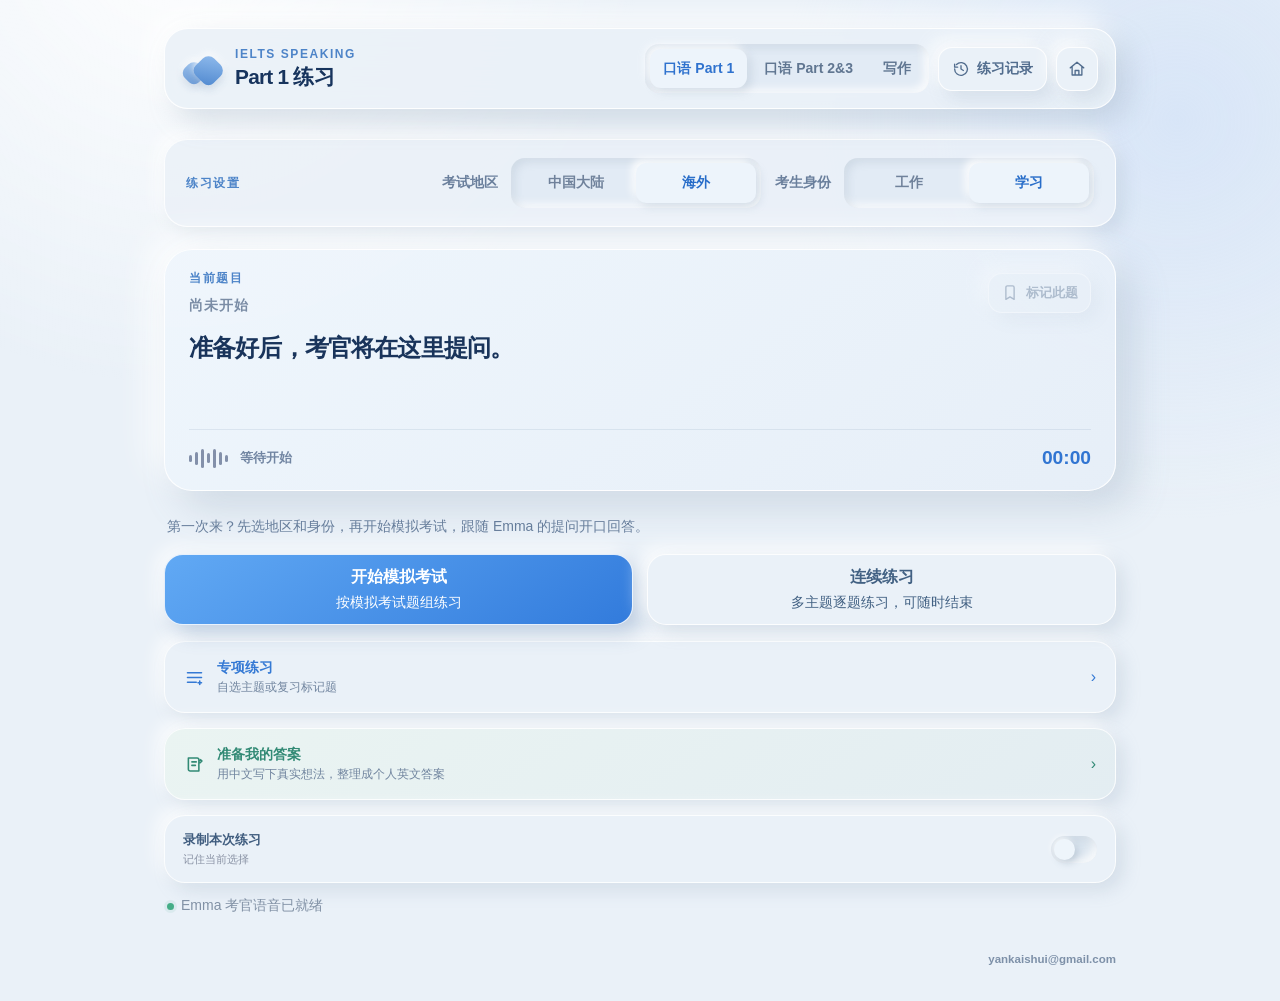
==== commit 7c49cc1f: "Refresh Part 1 interface and region labels" ====
--- a/public/practice.html
+++ b/public/practice.html
@@ -3,16 +3,19 @@
   <head>
     <meta charset="UTF-8" />
     <meta name="viewport" content="width=device-width, initial-scale=1.0" />
-    <meta name="theme-color" content="#f7f8fc" />
+    <meta name="theme-color" content="#eaf1f8" />
     <title>Part 1 练习 · IELTS Speaking</title>
-    <link rel="stylesheet" href="styles.css?v=20260907" />
+    <link rel="stylesheet" href="styles.css?v=20260910" />
   </head>
   <body>
     <main class="app-shell">
       <header class="topbar">
         <div class="topbar-title">
-          <p class="eyebrow">IELTS SPEAKING</p>
-          <h1>Part 1 练习</h1>
+          <span class="part-mark" aria-hidden="true"><i></i><i></i></span>
+          <div>
+            <p class="eyebrow">IELTS SPEAKING</p>
+            <h1>Part 1 练习</h1>
+          </div>
         </div>
         <div class="topbar-actions"><nav class="tool-switcher" aria-label="切换练习工具">
           <a href="https://part1.yankaishui.com/practice" aria-current="page">口语 Part 1</a>
@@ -38,7 +41,7 @@
             <span>考试地区</span>
             <div class="identity-segment region-segment" role="group" aria-label="选择考试地区">
               <button type="button" data-region="china" aria-pressed="false">中国大陆</button>
-              <button type="button" data-region="canada" aria-pressed="true">加拿大</button>
+              <button type="button" data-region="canada" aria-pressed="true">海外</button>
             </div>
           </div>
           <div class="profile-option">
--- a/public/styles.css
+++ b/public/styles.css
@@ -45,7 +45,7 @@
 .profile-option > span { width: 58px; color: #7b8599; font-size: .75rem; font-weight: 680; white-space: nowrap; }
 .identity-segment { display: inline-flex; width: 250px; min-width: 250px; padding: 3px; border-radius: 13px; background: #edf0f7; }
 .region-segment { min-width: 250px; }
-.identity-segment button { flex: 1; min-height: 38px; padding: 0 18px; border-radius: 10px; background: transparent; color: #69758c; font-size: .86rem; font-weight: 720; transition: background .2s, color .2s, box-shadow .2s; }
+.identity-segment button { flex: 1; min-height: 38px; padding: 0 18px; border-radius: 10px; background: transparent; color: #69758c; font-size: .86rem; font-weight: 720; white-space: nowrap; transition: background .2s, color .2s, box-shadow .2s; }
 .identity-segment button[aria-pressed="true"] { background: #fff; color: var(--accent); box-shadow: 0 2px 8px #53648324; }
 .identity-segment button:disabled { cursor: default; opacity: .75; }
 
@@ -242,3 +242,174 @@
 .profile-option > span,.question-progress,.local-status {font-size:14px;}
 
 @media (max-width:680px) { .topbar .topbar-title { display:none; } }
+
+/* Soft UI study workspace — visual-only refresh, September 2026. */
+:root {
+  color: #183153;
+  background: #eaf1f8;
+  --accent: #3f83e7;
+  --accent-strong: #2d6fd1;
+  --accent-soft: #e5effc;
+  --muted: #7185a2;
+  --line: rgba(255, 255, 255, .78);
+  --surface: #eaf1f8;
+  --surface-deep: #e2ebf5;
+  --shadow-raised: 12px 12px 28px rgba(133, 153, 177, .28), -12px -12px 28px rgba(255, 255, 255, .86);
+  --shadow-soft: 7px 7px 18px rgba(133, 153, 177, .22), -7px -7px 18px rgba(255, 255, 255, .8);
+  --shadow-inset: inset 4px 4px 9px rgba(133, 153, 177, .2), inset -4px -4px 9px rgba(255, 255, 255, .82);
+}
+
+body {
+  color: #183153;
+  background:
+    radial-gradient(circle at 14% -8%, rgba(255,255,255,.98) 0, rgba(255,255,255,0) 29rem),
+    radial-gradient(circle at 92% 12%, rgba(195,216,247,.45) 0, rgba(195,216,247,0) 25rem),
+    #eaf1f8;
+}
+
+.app-shell { width: min(100%, 1000px); padding: 28px 24px 34px; }
+
+.topbar {
+  padding: 15px 17px;
+  border: 1px solid rgba(255,255,255,.88);
+  border-radius: 24px;
+  background: rgba(234,241,248,.88);
+  box-shadow: var(--shadow-raised);
+  backdrop-filter: blur(16px);
+}
+.topbar-title { display: flex; align-items: center; gap: 13px; }
+.part-mark { position: relative; width: 40px; height: 32px; flex: 0 0 auto; }
+.part-mark i { position: absolute; bottom: 2px; width: 25px; height: 25px; border-radius: 8px 8px 7px 7px; transform: rotate(45deg); background: linear-gradient(145deg, #91bced, #4f88cf); box-shadow: 3px 3px 8px rgba(69,105,151,.2), -2px -2px 7px rgba(255,255,255,.9); }
+.part-mark i:first-child { left: 2px; width: 20px; height: 20px; opacity: .82; }
+.part-mark i:last-child { right: 1px; }
+.topbar h1 { margin-top: 2px; color: #17345d; font-size: 1.3rem; letter-spacing: -.035em; }
+.eyebrow, .card-kicker { color: #4d84c8; font-weight: 780; letter-spacing: .13em; }
+
+.topbar-actions { gap: 9px; }
+.tool-switcher {
+  gap: 4px;
+  padding: 5px;
+  border: 0;
+  background: var(--surface-deep);
+  box-shadow: var(--shadow-inset);
+}
+.tool-switcher a { min-height: 39px; padding: 0 13px; color: #607691; border-radius: 11px; transition: color .18s ease, transform .18s ease, box-shadow .18s ease, background .18s ease; }
+.tool-switcher a[aria-current] { color: #2f72ce; background: #edf4fb; box-shadow: 4px 4px 10px rgba(133,153,177,.24), -4px -4px 10px rgba(255,255,255,.9); }
+.tool-switcher a:hover { color: #2f72ce; background: rgba(239,246,253,.72); }
+.history-button, .home-button {
+  min-height: 44px;
+  border: 1px solid rgba(255,255,255,.86);
+  border-radius: 14px;
+  color: #526d8e;
+  background: var(--surface);
+  box-shadow: var(--shadow-soft);
+  transition: color .18s ease, transform .18s ease, box-shadow .18s ease;
+}
+.history-button:hover, .home-button:hover { color: var(--accent-strong); transform: translateY(-1px); box-shadow: 9px 9px 20px rgba(133,153,177,.25), -9px -9px 20px rgba(255,255,255,.9); }
+
+.profile-card {
+  align-items: center;
+  margin: 30px 0 22px;
+  padding: 18px 21px;
+  border: 1px solid rgba(255,255,255,.82);
+  border-radius: 23px;
+  background: rgba(234,241,248,.8);
+  box-shadow: var(--shadow-soft);
+}
+.profile-options { gap: 14px; }
+.profile-option > span { color: #6a7f9c; font-weight: 700; }
+.identity-segment { padding: 5px; border-radius: 14px; background: var(--surface-deep); box-shadow: var(--shadow-inset); }
+.identity-segment button { min-height: 40px; color: #70829b; border-radius: 10px; }
+.identity-segment button[aria-pressed="true"] { color: #286dc9; background: #edf4fb; box-shadow: 4px 4px 9px rgba(133,153,177,.22), -4px -4px 9px rgba(255,255,255,.9); }
+
+.question-card {
+  min-height: 310px;
+  padding: 28px;
+  border: 1px solid rgba(255,255,255,.9);
+  border-radius: 28px;
+  background: linear-gradient(145deg, rgba(239,246,252,.9), rgba(230,238,247,.9));
+  box-shadow: 16px 16px 36px rgba(125,147,172,.25), -14px -14px 34px rgba(255,255,255,.88);
+}
+.question-progress { color: #7a8ca5; }
+.question-card > h2 { color: #19345b; font-weight: 740; }
+.question-status { border-color: rgba(142,164,190,.2); color: #7185a2; }
+.question-status time { color: #3175d2; }
+.mark-button {
+  border: 1px solid rgba(255,255,255,.85);
+  border-radius: 14px;
+  background: #eaf1f8;
+  color: #5d7592;
+  box-shadow: var(--shadow-soft);
+}
+.mark-button[aria-pressed="true"] { border-color: rgba(93,143,211,.2); background: #e1edfb; color: #2f75d4; box-shadow: var(--shadow-inset); }
+.prep-answer-editor textarea { border: 0; background: #e5edf6; color: #19345b; box-shadow: var(--shadow-inset); }
+.prep-answer-editor textarea:focus { background: #e8f0f8; box-shadow: var(--shadow-inset), 0 0 0 3px rgba(63,131,231,.12); }
+
+.welcome-actions, .practice-actions { margin-top: 24px; }
+.practice-intro { margin: 0 3px 16px; color: #667d9b; }
+.primary-actions { gap: 14px; }
+.primary-button, .secondary-button { min-height: 58px; border: 1px solid rgba(255,255,255,.86); border-radius: 19px; transition: transform .18s ease, box-shadow .18s ease, filter .18s ease; }
+.primary-button { color: #fff; background: linear-gradient(145deg, #61a9f4, #327bdc); box-shadow: 9px 9px 20px rgba(71,112,163,.27), -7px -7px 18px rgba(255,255,255,.78); }
+.secondary-button { color: #426183; background: #eaf1f8; box-shadow: var(--shadow-soft); }
+.primary-button:hover:not(:disabled), .secondary-button:hover:not(:disabled) { transform: translateY(-2px); filter: saturate(1.04); }
+.primary-button:active:not(:disabled), .secondary-button:active:not(:disabled) { transform: translateY(0); box-shadow: var(--shadow-inset); }
+
+.marked-practice, .recording-setting {
+  border: 1px solid rgba(255,255,255,.84);
+  border-radius: 21px;
+  background: #eaf1f8;
+  box-shadow: var(--shadow-soft);
+  transition: transform .18s ease, box-shadow .18s ease, color .18s ease;
+}
+.marked-practice { margin-top: 16px; padding: 17px 19px; color: #3479d4; }
+.marked-practice:hover { transform: translateY(-2px); box-shadow: 10px 10px 22px rgba(133,153,177,.26), -10px -10px 22px rgba(255,255,255,.9); }
+.answer-prep-entry { margin-top: 15px; border-color: rgba(255,255,255,.84); color: #328a75; background: linear-gradient(145deg, #eaf4f2, #e3edf2); }
+.marked-practice small, .answer-prep-entry small { color: #71859f; }
+.recording-setting { margin-top: 15px; padding: 15px 18px; }
+.recording-setting strong { color: #405d7f; }
+.recording-setting > i { background: #dce6f0; box-shadow: var(--shadow-inset); }
+.recording-setting > i::after { background: #eef5fb; box-shadow: 3px 3px 7px rgba(104,128,155,.3), -2px -2px 6px rgba(255,255,255,.9); }
+.recording-setting input:checked + i { background: #4b8fe8; }
+.local-status { color: #8191a5; }
+
+.sheet { color: #19345b; border: 1px solid rgba(255,255,255,.9); background: #eaf1f8; box-shadow: 22px 22px 55px rgba(53,75,105,.42), -12px -12px 34px rgba(255,255,255,.5); }
+.sheet::backdrop { background: rgba(31,55,86,.35); backdrop-filter: blur(7px); }
+.close-button { background: #eaf1f8; color: #5f7590; box-shadow: var(--shadow-soft); }
+.dialog-copy { color: #677e9b; }
+.prep-band-row, .topic-search, .marked-topic-item { border: 1px solid rgba(255,255,255,.82); background: #e6eef7; box-shadow: inset 3px 3px 7px rgba(133,153,177,.17), inset -3px -3px 7px rgba(255,255,255,.74); }
+.prep-band-row select { border: 0; background: #eaf1f8; color: #36577c; box-shadow: var(--shadow-soft); }
+.specialty-tabs { background: #e2ebf5; box-shadow: var(--shadow-inset); }
+.specialty-tabs button[aria-selected="true"] { color: #2d72d0; background: #edf4fb; box-shadow: var(--shadow-soft); }
+.topic-section-title { background: #eaf1f8; }
+.marked-topic-item:hover, .marked-topic-item:has(input:checked) { border-color: rgba(79,137,218,.22); background: #e4eef9; }
+.result-stats { border-color: rgba(137,158,183,.22); box-shadow: var(--shadow-inset); }
+.result-stats div { border-color: rgba(137,158,183,.22); }
+.result-stats strong { color: #2f537c; }
+.remove-marked-button { background: #f4e7ea; color: #af5260; box-shadow: var(--shadow-soft); }
+.contact-footer a { color: #7d90a8; }
+
+@media (max-width: 680px) {
+  .app-shell { padding: 16px 14px 28px; }
+  .topbar { padding: 10px; border-radius: 19px; }
+  .topbar-actions { width: 100%; justify-content: space-between; gap: 7px; }
+  .tool-switcher { min-width: 0; flex: 1; }
+  .tool-switcher a { flex: 1; min-width: 0; padding: 0 6px; font-size: .74rem; justify-content: center; }
+  .history-button, .home-button { flex: 0 0 42px; width: 42px; padding: 0; }
+  .profile-card { margin: 22px 0 18px; padding: 17px; }
+  .profile-options { gap: 11px; }
+  .identity-segment { width: 100%; min-width: 0; }
+  .question-card { padding: 22px; border-radius: 24px; }
+  .primary-actions { gap: 12px; }
+  .marked-practice, .recording-setting { border-radius: 18px; }
+}
+
+@media (max-width: 420px) {
+  .tool-switcher a { font-size: .68rem; letter-spacing: -.02em; }
+  .profile-option { align-items: stretch; flex-direction: column; gap: 7px; }
+  .profile-option > span { width: auto; }
+  .question-card > h2 { font-size: 1.55rem; }
+}
+
+@media (prefers-reduced-motion: reduce) {
+  *, *::before, *::after { scroll-behavior: auto !important; animation-duration: .01ms !important; animation-iteration-count: 1 !important; transition-duration: .01ms !important; }
+}
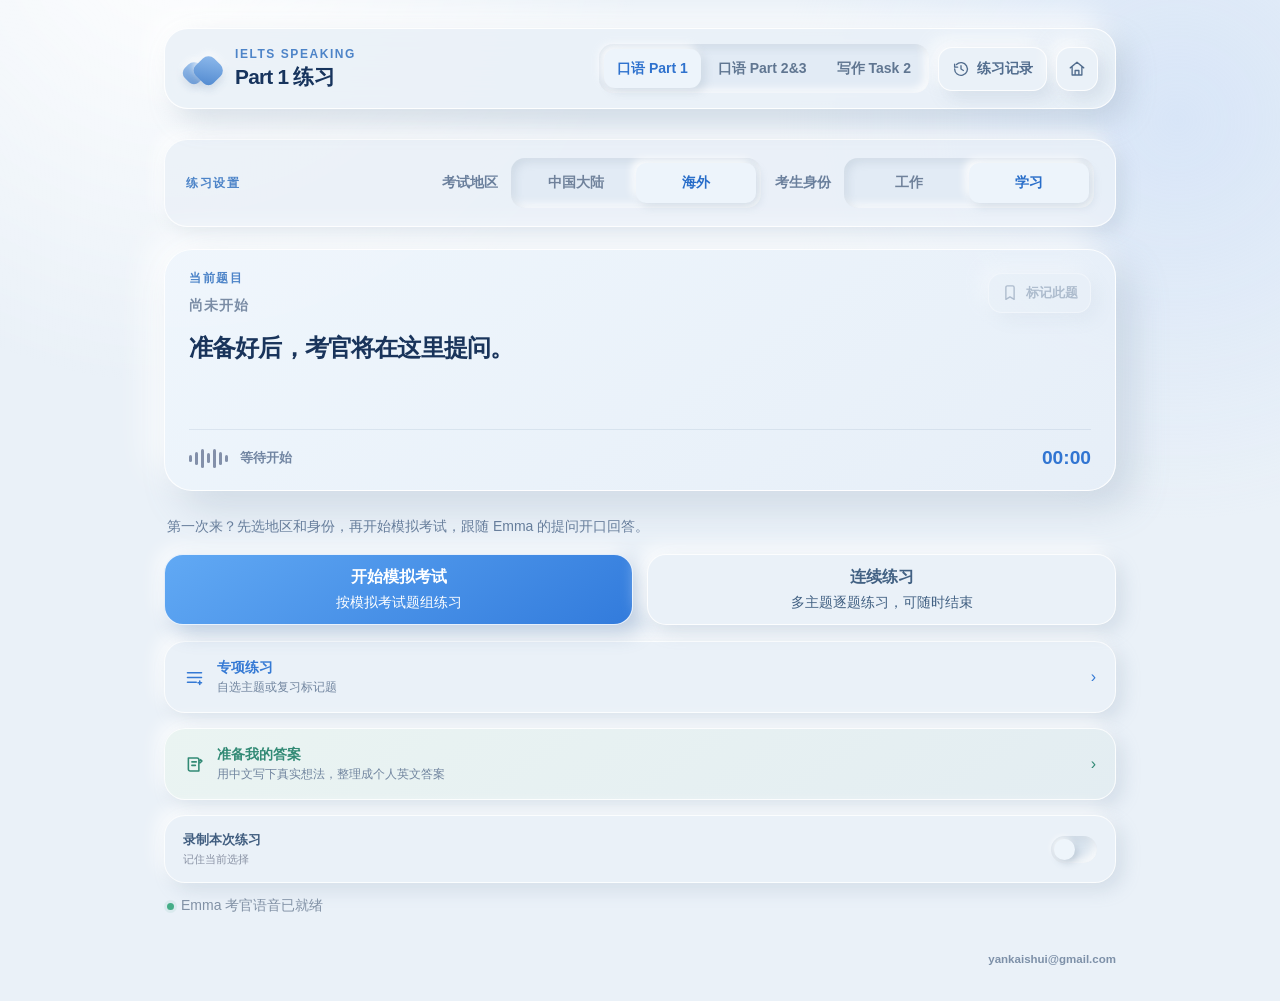
==== commit 883b50b7: "Clarify IELTS tool metadata and navigation; preserve legacy origin" ====
--- a/public/practice.html
+++ b/public/practice.html
@@ -4,7 +4,18 @@
     <meta charset="UTF-8" />
     <meta name="viewport" content="width=device-width, initial-scale=1.0" />
     <meta name="theme-color" content="#eaf1f8" />
-    <title>Part 1 练习 · IELTS Speaking</title>
+    <title>雅思口语 Part 1 练习 | IELTS Practice</title>
+    <meta name="description" content="按当季、分地区题库练习雅思口语 Part 1，支持考官语音提问、模拟考试、专项练习与录音回听，无需注册。" />
+    <link rel="canonical" href="https://part1.yankaishui.com/practice" />
+    <meta property="og:type" content="website" />
+    <meta property="og:site_name" content="IELTS Practice" />
+    <meta property="og:url" content="https://part1.yankaishui.com/practice" />
+    <meta property="og:title" content="雅思口语 Part 1 练习 | IELTS Practice" />
+    <meta property="og:description" content="按当季、分地区题库练习雅思口语 Part 1，支持考官语音提问、模拟考试、专项练习与录音回听，无需注册。" />
+    <meta name="twitter:card" content="summary" />
+    <meta name="twitter:title" content="雅思口语 Part 1 练习 | IELTS Practice" />
+    <meta name="twitter:description" content="按当季、分地区题库练习雅思口语 Part 1，支持考官语音提问、模拟考试、专项练习与录音回听，无需注册。" />
+
     <link rel="stylesheet" href="styles.css?v=20260910" />
   </head>
   <body>
@@ -20,7 +31,7 @@
         <div class="topbar-actions"><nav class="tool-switcher" aria-label="切换练习工具">
           <a href="https://part1.yankaishui.com/practice" aria-current="page">口语 Part 1</a>
           <a href="https://part2.yankaishui.com/">口语 Part 2&amp;3</a>
-          <a href="https://writing.yankaishui.com/">写作</a>
+          <a href="https://writing.yankaishui.com/">写作 Task 2</a>
         </nav>
         <button class="history-button" id="historyButton" type="button">
           <svg viewBox="0 0 24 24" aria-hidden="true"><path d="M3.5 12a8.5 8.5 0 1 0 2.49-6.01M3.5 5.5v4h4M12 7.5V12l3.2 2" /></svg>
